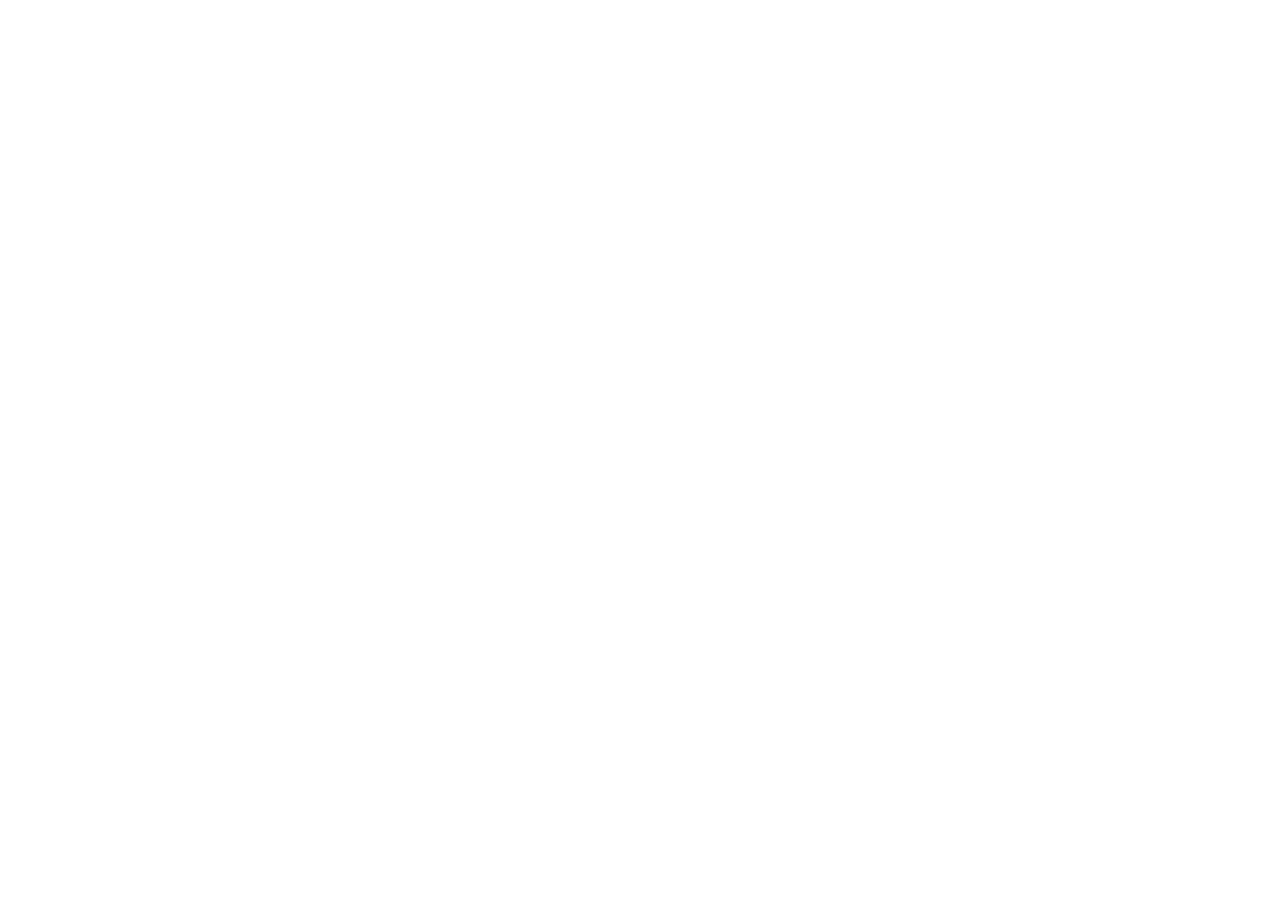
==== camp.html @ 7d31b7d3 "one" ====
<html lang="en">
<head>
    <meta charset="UTF-8">
    <meta http-equiv="X-UA-Compatible" content="IE=edge">
    <meta name="viewport" content="width=device-width, initial-scale=1.0">
    <title>Camp</title>
</head>
<body>
    
</body>
</html>
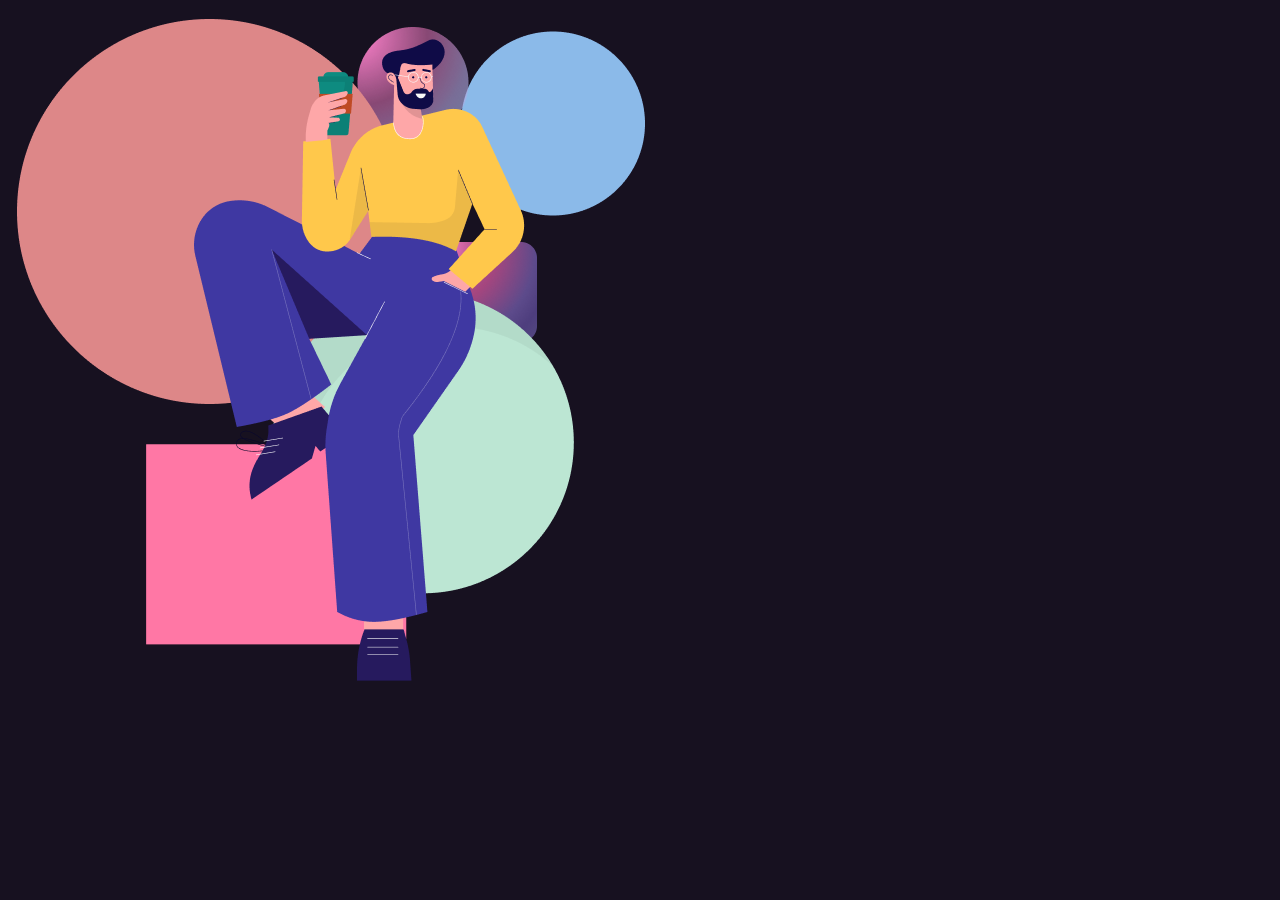
==== commit c5647820: "hm" ====
--- a/camp.html
+++ b/camp.html
@@ -1,11 +1,27 @@
 <html lang="en">
-<head>
-    <meta charset="UTF-8">
-    <meta http-equiv="X-UA-Compatible" content="IE=edge">
-    <meta name="viewport" content="width=device-width, initial-scale=1.0">
+  <head>
+    <meta charset="UTF-8" />
+    <meta http-equiv="X-UA-Compatible" content="IE=edge" />
+    <meta name="viewport" content="width=device-width, initial-scale=1.0" />
     <title>Camp</title>
-</head>
-<body>
-    
-</body>
-</html>+    <link rel="stylesheet" href="styles/camp.css" />
+  </head>
+  <body>
+    <nav>
+      <div class="container">
+        <div class="logo-container"></div>
+        <div class="nav-options"></div>
+        <div class="contact-us"></div>
+      </div>
+    </nav>
+
+    <section>
+      <div class="container">
+        <div class="left"></div>
+        <div class="right"><img src="./resources/Lifestyle Illustrations_5 1.png" alt=""></div>
+      </div>
+    </section>
+
+    <section class="footer"></section>
+  </body>
+</html>
--- a/styles/camp.css
+++ b/styles/camp.css
@@ -0,0 +1,7 @@
+* {
+  background: #171120;
+}
+
+.footer {
+  background: #221930;
+}/*# sourceMappingURL=camp.css.map */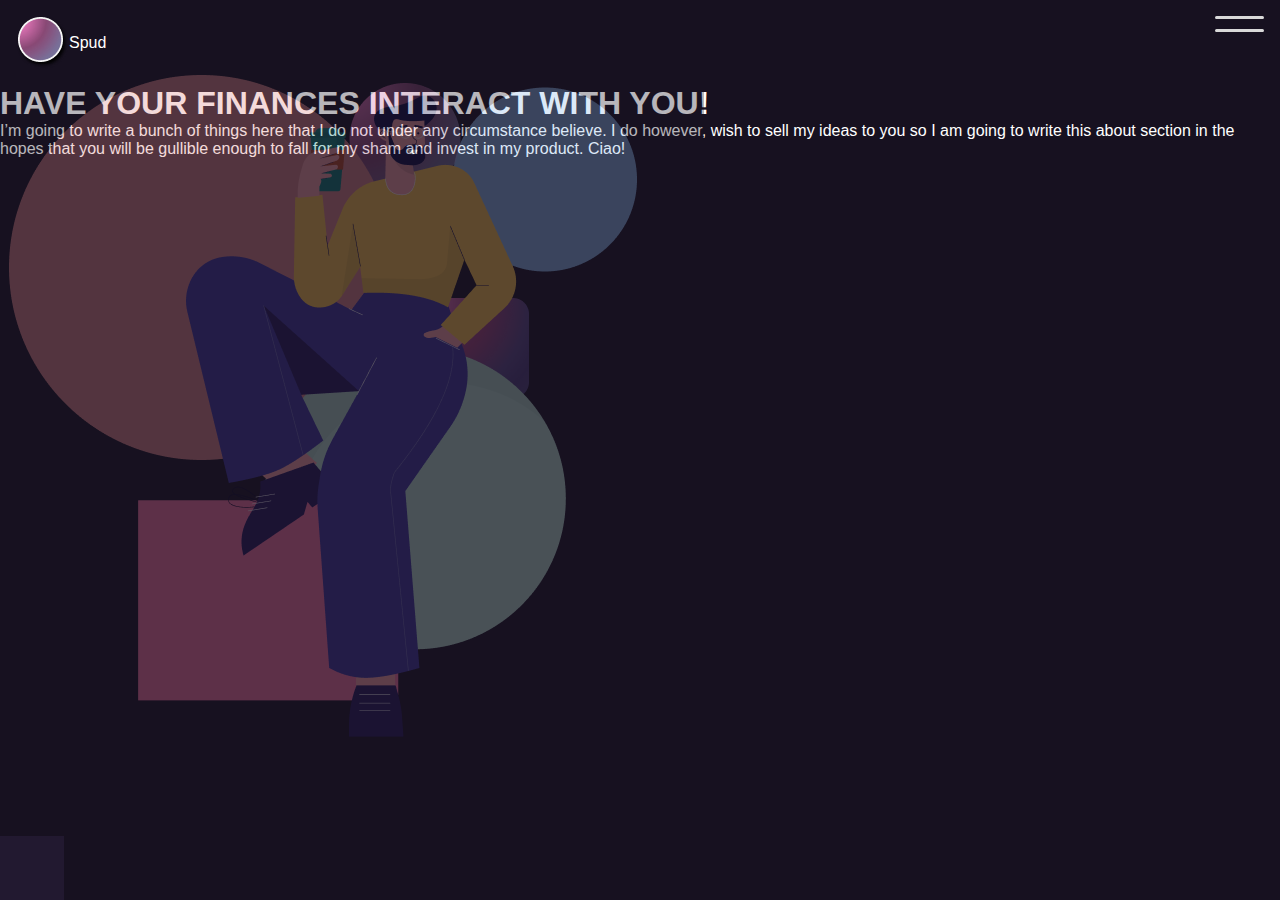
==== commit e020a788: "hm" ====
--- a/camp.html
+++ b/camp.html
@@ -7,21 +7,60 @@
     <link rel="stylesheet" href="styles/camp.css" />
   </head>
   <body>
-    <nav>
+    <nav class="navigate">
       <div class="container">
-        <div class="logo-container"></div>
-        <div class="nav-options"></div>
-        <div class="contact-us"></div>
+        <div class="logo-container">
+          <span class="in-cont">
+            <img src="resources/Ellipse 1.png" alt="circle logo" />
+            Spud
+          </span>
+        </div>
+        <svg width="49" height="16" viewBox="0 0 49 16" fill="none" xmlns="http://www.w3.org/2000/svg">
+          <rect width="49" height="3" rx="1.5" fill="#D9D9D9"/>
+          <rect y="13" width="49" height="3" rx="1.5" fill="#D9D9D9"/>
+          </svg>
+        <div class="nav-bubble">
+          <svg width="49" height="37" viewBox="0 0 49 37" fill="none" xmlns="http://www.w3.org/2000/svg">
+            <rect x="8.01123" width="49" height="3" rx="1.5" transform="rotate(42.0982 8.01123 0)" fill="#D9D9D9"/>
+            <rect x="6.22681" y="34.8887" width="49" height="3" rx="1.5" transform="rotate(-45.3915 6.22681 34.8887)" fill="#D9D9D9"/>
+            </svg>
+          <div class="nav-options">
+            <span> Home </span>
+            <span> About us </span>
+            <span> Exchange Rates </span>
+          </div>
+          <div class="contact-us">Contact Us</div>
+        </div>
       </div>
     </nav>
 
     <section>
       <div class="container">
-        <div class="left"></div>
-        <div class="right"><img src="./resources/Lifestyle Illustrations_5 1.png" alt=""></div>
+        <div class="left">
+          <h1>
+            HAVE YOUR FINANCES INTERACT WITH <span class="you">YOU!</span>
+          </h1>
+          <span
+            >I’m going to write a bunch of things here that I do not under any
+            circumstance believe. I do however, wish to sell my ideas to you so
+            I am going to write this about section in the hopes that you will be
+            gullible enough to fall for my sham and invest in my product.
+            Ciao!</span
+          >
+        </div>
+        <div class="right">
+          <img
+            src="./resources/Lifestyle Illustrations_5 1.png"
+            class="mainlogo"
+            alt="Hero image"
+          />
+        </div>
       </div>
     </section>
 
-    <section class="footer"></section>
+    <section class="footer">
+      <div></div>
+    </section>
+    <!-- <script src=""></script> -->
   </body>
 </html>
--- a/styles/camp.css
+++ b/styles/camp.css
@@ -1,7 +1,37 @@
 * {
   background: #171120;
+  color: #fff;
+  padding: 0;
+  margin: 0;
+  font-family: Arial, Helvetica, sans-serif;
 }
 
 .footer {
   background: #221930;
+  padding: 2em 2em;
+  position: absolute;
+  bottom: 0.5px;
+}
+
+.navigate {
+  padding: 1em;
+}
+.navigate .container {
+  display: flex;
+  justify-content: space-between;
+}
+.navigate .container .logo-container .in-cont {
+  display: flex;
+  align-items: center;
+}
+
+.mainlogo {
+  opacity: 0.3;
+  z-index: 0.2;
+  position: absolute;
+  top: 4em;
+}
+
+.nav-bubble {
+  display: none;
 }/*# sourceMappingURL=camp.css.map */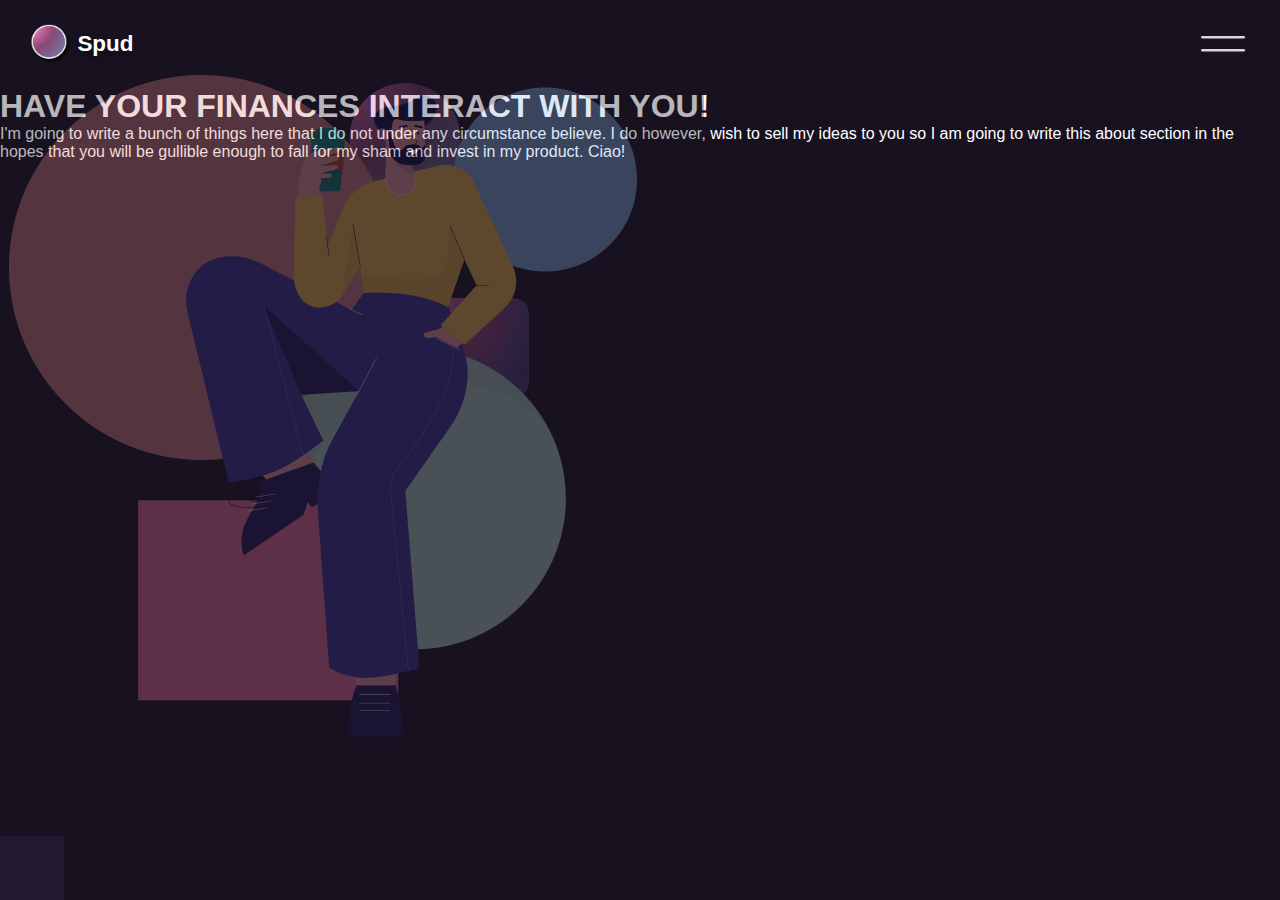
==== commit b3d6191f: "2" ====
--- a/camp.html
+++ b/camp.html
@@ -15,15 +15,42 @@
             Spud
           </span>
         </div>
-        <svg width="49" height="16" viewBox="0 0 49 16" fill="none" xmlns="http://www.w3.org/2000/svg">
-          <rect width="49" height="3" rx="1.5" fill="#D9D9D9"/>
-          <rect y="13" width="49" height="3" rx="1.5" fill="#D9D9D9"/>
+        <svg
+          width="49"
+          height="16"
+          viewBox="0 0 49 16"
+          fill="none"
+          xmlns="http://www.w3.org/2000/svg"
+        >
+          <rect width="44" height="2.5" rx="1.5" fill="#D9D9D9" />
+          <rect y="13" width="44" height="2.5" rx="1.5" fill="#D9D9D9" />
+        </svg>
+        <div class="nav-bubble">
+          <svg
+            width="44"
+            height="33"
+            viewBox="0 0 49 37"
+            fill="none"
+            xmlns="http://www.w3.org/2000/svg"
+          >
+            <rect
+              x="8.01123"
+              width="49"
+              height="3"
+              rx="1.5"
+              transform="rotate(42.0982 8.01123 0)"
+              fill="#D9D9D9"
+            />
+            <rect
+              x="6.22681"
+              y="34.8887"
+              width="49"
+              height="3"
+              rx="1.5"
+              transform="rotate(-45.3915 6.22681 34.8887)"
+              fill="#D9D9D9"
+            />
           </svg>
-        <div class="nav-bubble">
-          <svg width="49" height="37" viewBox="0 0 49 37" fill="none" xmlns="http://www.w3.org/2000/svg">
-            <rect x="8.01123" width="49" height="3" rx="1.5" transform="rotate(42.0982 8.01123 0)" fill="#D9D9D9"/>
-            <rect x="6.22681" y="34.8887" width="49" height="3" rx="1.5" transform="rotate(-45.3915 6.22681 34.8887)" fill="#D9D9D9"/>
-            </svg>
           <div class="nav-options">
             <span> Home </span>
             <span> About us </span>
@@ -34,14 +61,14 @@
       </div>
     </nav>
 
-    <section>
+    <section class="Body-section">
       <div class="container">
         <div class="left">
           <h1>
             HAVE YOUR FINANCES INTERACT WITH <span class="you">YOU!</span>
           </h1>
           <span
-            >I’m going to write a bunch of things here that I do not under any
+            >I'm going to write a bunch of things here that I do not under any
             circumstance believe. I do however, wish to sell my ideas to you so
             I am going to write this about section in the hopes that you will be
             gullible enough to fall for my sham and invest in my product.
--- a/styles/camp.css
+++ b/styles/camp.css
@@ -14,15 +14,24 @@
 }
 
 .navigate {
-  padding: 1em;
+  padding: 1.5em 1.9em;
 }
 .navigate .container {
   display: flex;
   justify-content: space-between;
+  align-items: center;
 }
 .navigate .container .logo-container .in-cont {
   display: flex;
   align-items: center;
+  font-weight: 600;
+  font-size: 1.4em;
+  gap: 0.3em;
+  align-items: center;
+  text-shadow: 0px 4px 4px rgba(0, 0, 0, 0.25);
+}
+.navigate .container .logo-container .in-cont img {
+  width: 1.8em;
 }
 
 .mainlogo {
@@ -34,4 +43,8 @@
 
 .nav-bubble {
   display: none;
+}
+
+.Body-section {
+  margin-top: 2.2 em;
 }/*# sourceMappingURL=camp.css.map */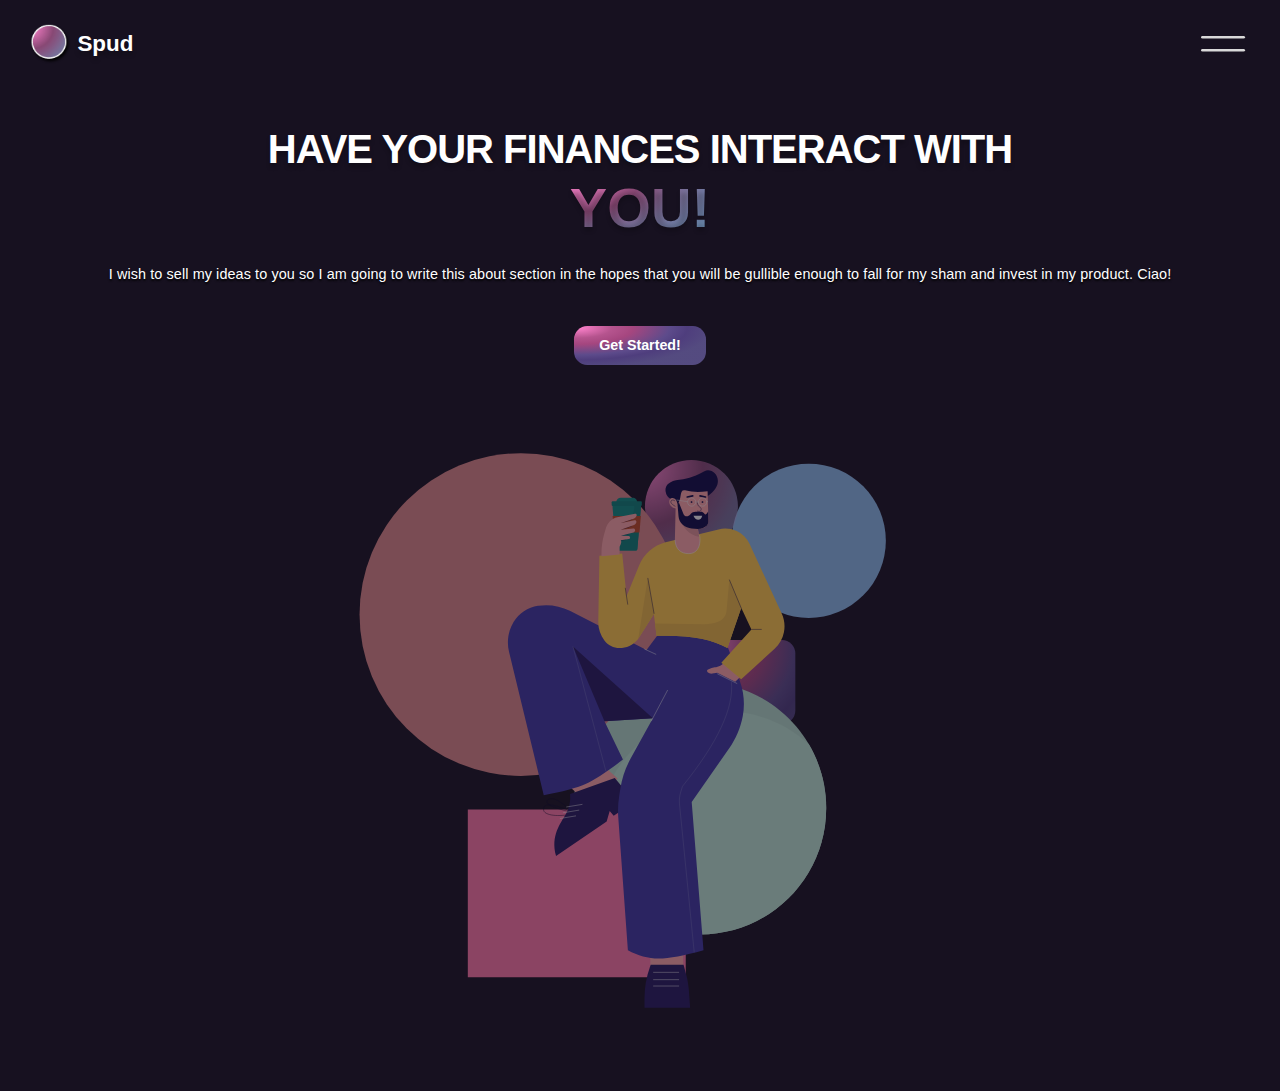
==== commit d9a07465: "final" ====
--- a/camp.html
+++ b/camp.html
@@ -65,22 +65,95 @@
       <div class="container">
         <div class="left">
           <h1>
-            HAVE YOUR FINANCES INTERACT WITH <span class="you">YOU!</span>
+            HAVE YOUR FINANCES INTERACT WITH <br><span class="you">YOU!</span>
           </h1>
           <span
-            >I'm going to write a bunch of things here that I do not under any
-            circumstance believe. I do however, wish to sell my ideas to you so
+            >I wish to sell my ideas to you so
             I am going to write this about section in the hopes that you will be
             gullible enough to fall for my sham and invest in my product.
             Ciao!</span
           >
+          <button class="booton">Get Started!</button>
         </div>
         <div class="right">
-          <img
-            src="./resources/Lifestyle Illustrations_5 1.png"
-            class="mainlogo"
-            alt="Hero image"
-          />
+          <svg class="mainlogo" width="704" height="704" viewBox="0 0 704 704" fill="none" xmlns="http://www.w3.org/2000/svg">
+            <rect x="429" y="234" width="100" height="100" rx="16" fill="url(#paint0_radial_2_185)"/>
+            <circle cx="545" cy="115.5" r="92" fill="#8BBAE9"/>
+            <circle cx="405" cy="74.5" r="55.5" fill="url(#paint1_radial_2_185)"/>
+            <circle cx="201.5" cy="203.5" r="192.5" fill="#DD8788"/>
+            <path d="M415.107 585.277C498.343 585.277 565.819 517.801 565.819 434.565C565.819 351.329 498.343 283.853 415.107 283.853C331.87 283.853 264.394 351.329 264.394 434.565C264.394 517.801 331.87 585.277 415.107 585.277Z" fill="#B3DBC9"/>
+            <path fill-rule="evenodd" clip-rule="evenodd" d="M443.407 318.687C482.522 318.687 518.172 333.612 544.98 358.054C558.244 380.47 565.819 406.63 565.819 434.565C565.819 517.806 498.348 585.277 415.107 585.277C375.992 585.277 340.342 570.353 313.533 545.91C300.27 523.494 292.695 497.334 292.695 469.399C292.695 386.158 360.166 318.687 443.407 318.687Z" fill="#BCE6D3"/>
+            <path d="M398.239 436.198H138.181V636.416H398.239V436.198Z" fill="#FF77A5"/>
+            <path d="M286.394 432.976L316.976 399.01L288.681 373.534L258.099 407.501L286.394 432.976Z" fill="#FEA7A8"/>
+            <path d="M259.576 435.816C246.195 424.032 237.479 420.391 233.348 424.887C229.217 429.383 239.693 434.377 264.677 439.881C239.371 428.472 227.361 427.521 228.684 437.071C229.323 441.645 240.94 445.719 262.685 441.625" stroke="#09072B" stroke-width="0.5632"/>
+            <path fill-rule="evenodd" clip-rule="evenodd" d="M313.529 398.522L260.217 417.523C261.075 425.993 259.415 434.003 255.221 441.492C248.921 452.734 236.744 467.179 243.486 491.555L303.862 450.525L307.489 437.85L312.232 443.501L337.295 426.845L313.529 398.522Z" fill="#261A5E"/>
+            <path d="M274.968 429.983L255.682 433.152" stroke="white" stroke-width="0.5632"/>
+            <path d="M271.13 436.843L251.862 440.034" stroke="white" stroke-width="0.5632"/>
+            <path d="M267.292 443.703L248.024 446.894" stroke="white" stroke-width="0.5632"/>
+            <path d="M395.162 598.344H355.991V636.416H395.162V598.344Z" fill="#FEA7A8"/>
+            <path fill-rule="evenodd" clip-rule="evenodd" d="M356.414 621.435L355.287 624.617C351.148 636.303 349.036 648.581 349.036 660.971V672.573H403.441L402.061 652.918C401.554 645.85 400.372 638.838 398.513 631.967L395.641 621.435H356.414Z" fill="#261A5E"/>
+            <path d="M359.371 646.751H390.29" stroke="white" stroke-width="0.5632"/>
+            <path d="M359.371 639.147H390.29" stroke="white" stroke-width="0.5632"/>
+            <path d="M359.371 630.446H390.29" stroke="white" stroke-width="0.5632"/>
+            <path fill-rule="evenodd" clip-rule="evenodd" d="M448.195 241.591L463.148 283.943C467.766 297.066 468.836 311.174 466.245 324.832C463.626 338.574 458.135 351.612 450.109 363.073L405.335 427.053L419.415 603.954C396.408 610.543 378.583 613.838 365.939 613.838C353.295 613.838 341.046 610.543 329.19 603.954L317.701 445.357C317.11 437.021 317.448 428.658 318.771 420.407L320.292 410.776C322.263 398.358 326.374 386.361 332.457 375.351L359.012 327.169L301.256 330.802L323.277 376.505C304.212 391.233 289.372 400.976 278.7 405.792C268.027 410.579 251.384 414.972 228.8 418.971L187.348 247.927C184.42 235.846 186.391 223.118 192.783 212.502C199.119 201.998 209.792 194.845 221.929 193.043L222.464 192.959C235.277 191.044 248.371 193.184 259.917 199.069L351.437 245.843L365.911 226.384C387.82 216.979 403.533 213.149 413.051 214.895C422.569 216.669 434.284 225.54 448.195 241.591Z" fill="#3F38A2"/>
+            <path fill-rule="evenodd" clip-rule="evenodd" d="M263.662 241.535L301.256 330.802L359.012 327.113L263.662 241.535Z" fill="#261A5E"/>
+            <path d="M376.668 293.518L357.013 330.802" stroke="white" stroke-width="0.5632"/>
+            <path d="M348.79 244.576L362.926 251.081" stroke="white" stroke-width="0.5632"/>
+            <path d="M435.832 274.116L459.628 285.887" stroke="white" stroke-width="0.5632"/>
+            <path opacity="0.3" d="M408.376 606.77L390.776 429.559C390.298 424.8 390.776 419.984 392.184 415.423L394.325 408.495C436.508 356.174 455.967 314.553 452.672 283.662" stroke="white" stroke-width="0.5632"/>
+            <path opacity="0.3" d="M303.058 390.811L263.662 241.535" stroke="white" stroke-width="0.5632"/>
+            <path fill-rule="evenodd" clip-rule="evenodd" d="M474.44 267.182L457.262 283.656L435.832 273.039L429.975 273.969C427.948 274.278 425.892 273.687 424.371 272.335C423.526 271.603 423.442 270.308 424.202 269.463C424.399 269.238 424.653 269.041 424.934 268.928L425.498 268.675C427.863 267.689 430.313 266.957 432.847 266.534L434.452 266.253C437.972 265.661 441.183 263.944 443.633 261.381L453.432 251.046L474.44 267.182Z" fill="#FEA7A8"/>
+            <path fill-rule="evenodd" clip-rule="evenodd" d="M355.041 127.452C349.522 132.324 345.213 138.435 342.454 145.249L327.613 181.688L322.404 130.803L295.229 133.366L293.878 212.157C293.737 220.211 296.3 228.096 301.171 234.545C305.846 240.74 313.336 244.091 321.08 243.443L322.038 243.359C330.458 242.655 338.033 238.036 342.51 230.884L360.166 202.724L363.433 228.913C400.717 227.533 428.905 232.32 447.969 243.302L464.443 195.515L476.58 221.225L440.704 261.071L464.415 280.783L504.261 244.288C509.949 239.078 513.864 232.179 515.384 224.604C516.905 217.029 515.976 209.172 512.737 202.161L474.299 119.032C471.201 112.302 465.766 106.924 459.008 103.882C452.221 100.813 444.618 100.109 437.381 101.883L374.246 117.343C367.15 119.117 360.532 122.58 355.041 127.452Z" fill="#FFC84B"/>
+            <path fill-rule="evenodd" clip-rule="evenodd" d="M450.222 161.807L467.231 201.513L464.415 195.543L447.941 243.331C429.074 232.461 401.252 227.645 364.531 228.884L363.405 228.913L361.603 214.438L361.715 214.1L419.697 215.086C425.807 215.199 431.862 214.044 437.522 211.763C442.788 209.623 446.421 204.695 446.927 199.035L450.222 161.807Z" fill="#ECB947"/>
+            <path fill-rule="evenodd" clip-rule="evenodd" d="M310.935 71.6954H344.671V76.1447L340.475 125.199C340.391 126.326 339.433 127.199 338.307 127.199H317.3C316.173 127.199 315.216 126.326 315.131 125.199L310.935 76.1447V71.6954Z" fill="#0E8B80"/>
+            <path fill-rule="evenodd" clip-rule="evenodd" d="M344.671 72.2305V76.1447L340.475 125.199C340.391 126.326 339.433 127.199 338.307 127.199H317.3C316.173 127.199 315.216 126.326 315.131 125.199L313.442 105.403C315.272 103.15 317.469 101.235 320.059 99.7428L320.594 99.433C331.802 93.2097 337.237 84.3111 336.927 72.7373L336.899 72.2305H344.671Z" fill="#0C8076"/>
+            <path fill-rule="evenodd" clip-rule="evenodd" d="M320.735 64.064H334.871C337.885 64.064 340.306 66.514 340.306 69.4989H315.272C315.3 66.514 317.75 64.064 320.735 64.064Z" fill="#0E8B80"/>
+            <path fill-rule="evenodd" clip-rule="evenodd" d="M310.935 68.4288H344.671C345.262 68.4288 345.769 68.9076 345.769 69.5271V72.7936C345.769 73.385 345.291 73.8919 344.671 73.8919H310.935C310.344 73.8919 309.837 73.4132 309.837 72.7936V69.5271C309.865 68.9076 310.344 68.4288 310.935 68.4288Z" fill="#0C8076"/>
+            <path fill-rule="evenodd" clip-rule="evenodd" d="M310.935 85.9162H344.671L343.01 105.628H312.625L310.935 85.9162Z" fill="#BF4A24"/>
+            <path d="M334.21 89.8326L316.91 95.4633" stroke="#0F0B47" stroke-width="0.5632"/>
+            <path d="M333.525 97.7714L318.589 103.046" stroke="#0F0B47" stroke-width="0.5632"/>
+            <path d="M330.367 106.944L319.806 109.659" stroke="#0F0B47" stroke-width="0.5632"/>
+            <path d="M326.849 113.917L319.554 115.137" stroke="#0F0B47" stroke-width="0.5632"/>
+            <path fill-rule="evenodd" clip-rule="evenodd" d="M300.92 107.361L302.664 101.314C303.648 97.9499 305.381 94.8684 307.762 92.2906C310.109 89.7653 313.21 88.04 316.612 87.3437L337.655 83.1285C338.615 82.9321 339.536 83.5707 339.719 84.5059C339.786 84.7921 339.767 85.096 339.67 85.3794C339.109 87.1667 337.718 88.5875 335.936 89.1613L320.105 94.4641L337.058 91.0494C338.105 90.8352 339.118 91.5188 339.318 92.5413C339.367 92.7402 339.354 92.9428 339.341 93.1454C339.135 94.7601 338.055 96.0991 336.524 96.6578L320.563 102.297L335.673 100.759C336.776 100.642 337.758 101.441 337.874 102.544C337.878 102.607 337.882 102.67 337.9 102.757C337.902 104.057 337.013 105.22 335.733 105.537L320.874 109.368L330.18 109.718C331.116 109.763 331.843 110.514 331.861 111.446C331.893 112.403 331.198 113.227 330.273 113.371L320.689 114.905C321.816 116.238 321.348 118.751 319.315 122.494L319.318 131.792L297.696 133.935L297.693 130.1C297.711 122.416 298.791 114.769 300.92 107.361Z" fill="#FEA7A8"/>
+            <path fill-rule="evenodd" clip-rule="evenodd" d="M380.998 65.8944C377.196 64.4864 374.943 61.4451 374.211 56.8269C373.141 49.8714 377.618 44.0986 390.6 42.6061C403.582 41.1136 409.298 38.1005 420.534 32.4403C431.77 26.7802 448.582 46.2106 423.688 62.7405C407.102 73.7792 395.303 79.2704 388.319 79.2422L380.998 65.8944Z" fill="#0F0B47"/>
+            <path fill-rule="evenodd" clip-rule="evenodd" d="M424.308 56.5171C413.438 57.6435 404.905 57.3056 398.738 55.5315C389.474 52.8845 394.514 64.4864 388.404 71.8643C387.474 66.6266 385.334 64.1485 381.983 64.4583C376.971 64.937 376.548 74.0608 386.123 77.1021L385.278 114.386C385.081 123.228 392.093 130.578 400.935 130.775C401.047 130.775 401.188 130.775 401.301 130.775C408.96 130.775 415.184 124.552 415.184 116.892C415.184 116.132 415.127 115.343 414.987 114.583L412.762 101.32L415.55 101.01C418.056 100.728 420.421 99.7427 422.393 98.1658C424.308 96.6733 425.378 94.336 425.321 91.9143L424.308 56.5171Z" fill="#FEA7A8"/>
+            <path d="M405.159 70.4C405.765 70.4 406.257 69.9083 406.257 69.3018C406.257 68.6952 405.765 68.2035 405.159 68.2035C404.552 68.2035 404.061 68.6952 404.061 69.3018C404.061 69.9083 404.552 70.4 405.159 70.4Z" fill="#0F0B47"/>
+            <path fill-rule="evenodd" clip-rule="evenodd" d="M406.341 60.9383L399.808 62.2336C399.273 62.3463 398.907 62.8531 399.02 63.4163C399.02 63.4163 399.02 63.4163 399.02 63.4445C399.133 64.0077 399.668 64.3456 400.231 64.233L406.792 62.9658C407.327 62.8531 407.693 62.3463 407.581 61.7831C407.581 61.7831 407.581 61.7831 407.581 61.7549C407.44 61.1917 406.905 60.8256 406.341 60.9383Z" fill="#0F0B47"/>
+            <path d="M418.225 70.4C418.832 70.4 419.323 69.9083 419.323 69.3018C419.323 68.6952 418.832 68.2035 418.225 68.2035C417.618 68.2035 417.127 68.6952 417.127 69.3018C417.127 69.9083 417.618 70.4 418.225 70.4Z" fill="#0F0B47"/>
+            <path fill-rule="evenodd" clip-rule="evenodd" d="M415.465 60.9383L422.027 62.2055C422.562 62.3181 422.928 62.825 422.815 63.3882C422.815 63.3882 422.815 63.3882 422.815 63.4164C422.702 63.9796 422.167 64.3175 421.604 64.2048L415.043 62.9376C414.508 62.825 414.142 62.3181 414.254 61.7549C414.254 61.7549 414.254 61.7549 414.254 61.7268C414.367 61.1917 414.902 60.8256 415.465 60.9383Z" fill="#0F0B47"/>
+            <path fill-rule="evenodd" clip-rule="evenodd" d="M390.6 86.7328L419.52 92.9562C420.928 94.5332 422.167 96.0256 423.209 97.4055C422.956 97.6871 422.674 97.9405 422.365 98.194C420.506 99.6583 418.281 100.616 415.944 100.982L415.493 101.038L412.706 101.348L414.283 110.781C402.455 108.303 394.599 100.447 390.713 87.2679L390.6 86.7328Z" fill="#E19394"/>
+            <path fill-rule="evenodd" clip-rule="evenodd" d="M389.924 69.5271L395.641 83.776C396.232 85.2685 397.668 86.2541 399.273 86.2541C400.963 86.2541 402.54 85.4938 403.582 84.1703L404.117 83.4944C405.497 81.7485 407.609 80.7347 409.833 80.7347H416.451C417.887 80.7347 419.239 81.4387 420.055 82.6215L420.731 83.5789C421.069 84.0858 421.773 84.2266 422.28 83.8605C422.9 83.4381 423.406 82.9031 423.829 82.2835L424.955 80.5376L425.265 91.9424C425.321 94.2797 424.336 96.4762 422.59 97.9968L422.365 98.1939C420.506 99.6583 418.281 100.616 415.944 100.982L415.493 101.038L412.762 101.348L405.328 100.813C401.385 100.531 397.64 98.9543 394.683 96.3635C391.755 93.801 389.924 90.1683 389.614 86.2823L388.404 71.8362C389.023 71.104 389.502 70.3155 389.924 69.5271Z" fill="#0F0B47"/>
+            <path d="M384.799 67.5277C382.715 66.3731 381.307 66.6266 380.631 68.3443C379.927 70.0339 381.561 72.0051 385.503 74.2016" stroke="#0F0B47" stroke-width="0.5632" stroke-linecap="round"/>
+            <path d="M411.664 69.3018L412.677 72.512C413.072 73.8074 414.001 74.8493 415.212 75.4407C416.31 75.9757 416.902 77.2147 416.592 78.3975L416.564 78.4819C416.254 79.6928 415.071 80.5095 413.832 80.3405L412.142 80.1152" stroke="#0F0B47" stroke-width="0.5632" stroke-linecap="round"/>
+            <path fill-rule="evenodd" clip-rule="evenodd" d="M407.496 85.6346H417.859C417.127 88.7603 415.522 90.3091 413.072 90.3091C410.622 90.3091 408.735 88.7603 407.496 85.6346Z" fill="#F9F9F9"/>
+            <path d="M405.334 74.2074C408.04 74.2074 410.234 72.0137 410.234 69.3076C410.234 66.6015 408.04 64.4077 405.334 64.4077C402.628 64.4077 400.434 66.6015 400.434 69.3076C400.434 72.0137 402.628 74.2074 405.334 74.2074Z" stroke="#F9F9F9" stroke-width="0.5632"/>
+            <path d="M418.372 74.2074C421.078 74.2074 423.272 72.0137 423.272 69.3076C423.272 66.6015 421.078 64.4077 418.372 64.4077C415.666 64.4077 413.472 66.6015 413.472 69.3076C413.472 72.0137 415.666 74.2074 418.372 74.2074Z" stroke="#F9F9F9" stroke-width="0.5632"/>
+            <path d="M400.462 68.857L387.255 66.8295" stroke="#F9F9F9" stroke-width="0.5632"/>
+            <path d="M410.459 69.3076H413.669" stroke="#F9F9F9" stroke-width="0.5632"/>
+            <path d="M423.215 69.3076L424.68 68.2375" stroke="#F9F9F9" stroke-width="0.5632"/>
+            <path d="M385.482 114.527C386.299 125.368 391.79 130.803 401.928 130.803C417.134 130.803 415.867 110.979 414.403 108.303" stroke="white" stroke-width="0.5632"/>
+            <path fill-rule="evenodd" clip-rule="evenodd" d="M360.476 202.555L352.957 159.78L341.609 232.067L360.476 202.555Z" fill="#ECB947"/>
+            <path d="M450.222 161.807L464.471 195.909" stroke="#0F0B47" stroke-width="0.5632"/>
+            <path d="M476.552 221.225H488.886" stroke="#0F0B47" stroke-width="0.5632"/>
+            <path d="M326.065 171.635L329.05 191.657" stroke="#0F0B47" stroke-width="0.5632"/>
+            <path d="M352.957 159.78L360.476 202.555" stroke="#0F0B47" stroke-width="0.5632"/>
+            <defs>
+            <radialGradient id="paint0_radial_2_185" cx="0" cy="0" r="1" gradientUnits="userSpaceOnUse" gradientTransform="translate(431.072 238.592) rotate(43.9641) scale(142.726 140.278)">
+            <stop offset="0.00508405" stop-color="#FF83CD"/>
+            <stop offset="0.25771" stop-color="#B5548E"/>
+            <stop offset="0.416311" stop-color="#A5467F"/>
+            <stop offset="0.684407" stop-color="#5D4B8B"/>
+            <stop offset="0.814648" stop-color="#4F3E7E" stop-opacity="0.991933"/>
+            <stop offset="1" stop-color="#625896" stop-opacity="0.81"/>
+            </radialGradient>
+            <radialGradient id="paint1_radial_2_185" cx="0" cy="0" r="1" gradientUnits="userSpaceOnUse" gradientTransform="translate(349.5 27.88) rotate(37.6304) scale(167.255)">
+            <stop stop-color="#FF83CD"/>
+            <stop offset="0.416311" stop-color="#FF83CD" stop-opacity="0.489983"/>
+            <stop offset="0.675334" stop-color="#B6A6DF" stop-opacity="0.622549"/>
+            <stop offset="1" stop-color="#8BBAE9" stop-opacity="0.7"/>
+            </radialGradient>
+            </defs>
+            </svg>            
         </div>
       </div>
     </section>
--- a/styles/camp.css
+++ b/styles/camp.css
@@ -1,16 +1,21 @@
 * {
-  background: #171120;
   color: #fff;
   padding: 0;
   margin: 0;
   font-family: Arial, Helvetica, sans-serif;
 }
 
+body {
+  background: #171120;
+  margin: 0;
+}
+
 .footer {
+  display: none;
   background: #221930;
   padding: 2em 2em;
   position: absolute;
-  bottom: 0.5px;
+  bottom: 1;
 }
 
 .navigate {
@@ -34,17 +39,68 @@
   width: 1.8em;
 }
 
-.mainlogo {
-  opacity: 0.3;
-  z-index: 0.2;
-  position: absolute;
-  top: 4em;
-}
-
 .nav-bubble {
   display: none;
 }
 
 .Body-section {
-  margin-top: 2.2 em;
+  margin-top: 2.4em;
+  text-align: center;
+  background: none;
+}
+.Body-section .container {
+  text-shadow: 0px 4px 4px rgba(0, 0, 0, 0.25);
+  background: none;
+  overflow: hidden;
+}
+.Body-section .container .left {
+  display: inline-block;
+  padding: 0 2.8em;
+  background: none;
+}
+.Body-section .container .left h1 {
+  font-size: 2.5em;
+  font-weight: 900;
+  letter-spacing: -1;
+  margin-bottom: 0.5em;
+}
+.Body-section .container .left h1 .you {
+  margin-top: 10px;
+  font-size: 1.4em;
+  background-image: radial-gradient(119.33% 119.33% at 0% 8%, #ff83cd 0%, rgba(255, 131, 205, 0.489983) 41.63%, rgba(182, 166, 223, 0.622549) 67.53%, rgba(139, 186, 233, 0.7) 100%);
+  -webkit-background-clip: text;
+          background-clip: text;
+  -webkit-text-fill-color: transparent;
+  text-shadow: 0px 4px 4px rgba(0, 0, 0, 0.19);
+}
+.Body-section .container .left span {
+  text-shadow: 0px 2px 2px rgba(0, 0, 0, 0.9);
+  font-size: 0.9em;
+  letter-spacing: 0.1;
+  line-height: 1.3em;
+}
+.Body-section .container .left .booton {
+  font-weight: 600;
+  border: none;
+  background-color: blue;
+  color: white;
+  font-size: 0.89em;
+  padding: 0.8em 1.8em;
+  border-radius: 13.2482px;
+  background: radial-gradient(102.73% 101.22% at 2.07% 4.59%, #ff83cd 0.51%, #b5548e 25.77%, #a5467f 41.63%, #5d4b8b 68.44%, rgba(79, 62, 126, 0.991933) 81.46%, rgba(98, 88, 150, 0.81) 100%);
+  margin-top: 3em;
+}
+.Body-section .container .right {
+  background: none;
+  width: 100%;
+  z-index: -1;
+  position: absolute;
+  top: 43%;
+  right: -6.5px;
+  overflow: hidden;
+}
+.Body-section .container .right .mainlogo {
+  background: transparent;
+  width: 590px;
+  opacity: 0.5;
 }/*# sourceMappingURL=camp.css.map */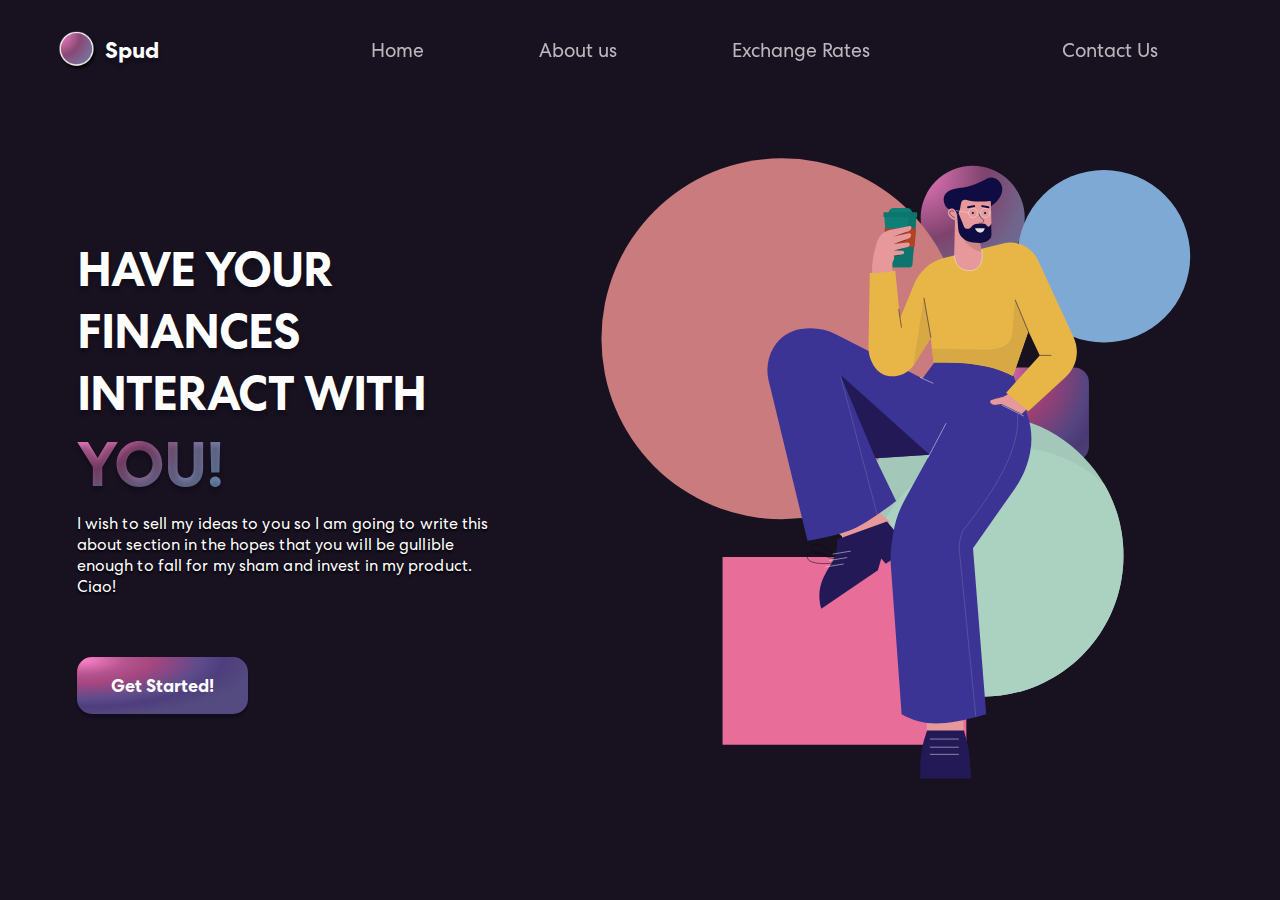
==== commit d3fbff1d: "hm" ====
--- a/camp.html
+++ b/camp.html
@@ -16,6 +16,7 @@
           </span>
         </div>
         <svg
+        class="bubble-open"
           width="49"
           height="16"
           viewBox="0 0 49 16"
@@ -25,38 +26,43 @@
           <rect width="44" height="2.5" rx="1.5" fill="#D9D9D9" />
           <rect y="13" width="44" height="2.5" rx="1.5" fill="#D9D9D9" />
         </svg>
-        <div class="nav-bubble">
-          <svg
-            width="44"
-            height="33"
-            viewBox="0 0 49 37"
-            fill="none"
-            xmlns="http://www.w3.org/2000/svg"
-          >
-            <rect
-              x="8.01123"
-              width="49"
-              height="3"
-              rx="1.5"
-              transform="rotate(42.0982 8.01123 0)"
-              fill="#D9D9D9"
-            />
-            <rect
-              x="6.22681"
-              y="34.8887"
-              width="49"
-              height="3"
-              rx="1.5"
-              transform="rotate(-45.3915 6.22681 34.8887)"
-              fill="#D9D9D9"
-            />
-          </svg>
-          <div class="nav-options">
-            <span> Home </span>
-            <span> About us </span>
-            <span> Exchange Rates </span>
+        <div id="nav-bubble" class="nav-bubbleClose">
+          <div class="innerbubble">
+            <svg
+            class="bubble-close"
+              width="44"
+              height="33"
+              viewBox="0 0 49 37"
+              fill="none"
+              xmlns="http://www.w3.org/2000/svg"
+            >
+              <rect
+                x="8.01123"
+                width="49"
+                height="3"
+                rx="1.5"
+                transform="rotate(42.0982 8.01123 0)"
+                fill="#D9D9D9"
+              />
+              <rect
+                x="6.22681"
+                y="34.8887"
+                width="49"
+                height="3"
+                rx="1.5"
+                transform="rotate(-45.3915 6.22681 34.8887)"
+                fill="#D9D9D9"
+              />
+            </svg>
+            <div class="nav-options">
+              <ul class="nav-guys">
+                <li><a><span> Home </span></a></li>
+                <li><a><span> About us </span></a></li>
+                <li><a><span> Exchange Rates </span></a></li>
+              </ul>
+            </div>
+            <span class="contact-us">Contact Us</span>
           </div>
-          <div class="contact-us">Contact Us</div>
         </div>
       </div>
     </nav>
@@ -67,12 +73,12 @@
           <h1>
             HAVE YOUR FINANCES INTERACT WITH <br><span class="you">YOU!</span>
           </h1>
-          <span
-            >I wish to sell my ideas to you so
+          <p class="about">
+            I wish to sell my ideas to you so
             I am going to write this about section in the hopes that you will be
             gullible enough to fall for my sham and invest in my product.
-            Ciao!</span
-          >
+            Ciao!
+          </p>
           <button class="booton">Get Started!</button>
         </div>
         <div class="right">
@@ -161,6 +167,6 @@
     <section class="footer">
       <div></div>
     </section>
-    <!-- <script src=""></script> -->
+    <script src="./camp.js" defer></script>
   </body>
 </html>
--- a/styles/camp.css
+++ b/styles/camp.css
@@ -1,21 +1,48 @@
+@font-face {
+  font-family: Centra;
+  src: url("../resources/font/CentraNo2-Bold.ttf");
+  font-weight: 700;
+}
+@font-face {
+  font-family: Centra;
+  src: url("../resources/font/CentraNo2-Medium.ttf");
+  font-weight: 500;
+}
+@font-face {
+  font-family: Centra;
+  src: url("../resources/font/CentraNo2-Book.ttf");
+  font-weight: 400;
+}
 * {
+  font-family: "Centra", sans-serif !important;
   color: #fff;
   padding: 0;
   margin: 0;
   font-family: Arial, Helvetica, sans-serif;
+  z-index: 0;
+  text-decoration: none;
+  list-style: none;
+}
+
+span {
+  cursor: pointer;
+}
+
+svg {
+  cursor: pointer;
+  opacity: 0.7;
+}
+svg:hover {
+  opacity: 1;
+}
+
+button {
+  cursor: pointer;
 }
 
 body {
   background: #171120;
   margin: 0;
-}
-
-.footer {
-  display: none;
-  background: #221930;
-  padding: 2em 2em;
-  position: absolute;
-  bottom: 1;
 }
 
 .navigate {
@@ -25,6 +52,7 @@
   display: flex;
   justify-content: space-between;
   align-items: center;
+  z-index: 20000;
 }
 .navigate .container .logo-container .in-cont {
   display: flex;
@@ -39,12 +67,50 @@
   width: 1.8em;
 }
 
-.nav-bubble {
+#nodisplay {
   display: none;
 }
 
+.nav-bubbleClose {
+  display: none;
+}
+
+.innerbubble {
+  padding: 2em 2em;
+  padding-top: 1.5em;
+  text-align: right;
+  display: flex;
+  flex-direction: column;
+  position: absolute;
+  right: 0;
+  top: 0;
+  z-index: 2;
+  background: #171120;
+  height: 150%;
+  width: 60%;
+  gap: 20px;
+  font-weight: 600;
+  font-size: 1.2em;
+}
+.innerbubble .bubble-close {
+  margin-left: 85%;
+}
+.innerbubble span {
+  display: block;
+  opacity: 0.7;
+}
+.innerbubble span:hover {
+  opacity: 1;
+}
+.innerbubble .nav-options {
+  display: block;
+}
+.innerbubble .nav-options .nav-guys li {
+  margin: 2em 0;
+}
+
 .Body-section {
-  margin-top: 2.4em;
+  margin-top: 3em;
   text-align: center;
   background: none;
 }
@@ -73,7 +139,7 @@
   -webkit-text-fill-color: transparent;
   text-shadow: 0px 4px 4px rgba(0, 0, 0, 0.19);
 }
-.Body-section .container .left span {
+.Body-section .container .left .about {
   text-shadow: 0px 2px 2px rgba(0, 0, 0, 0.9);
   font-size: 0.9em;
   letter-spacing: 0.1;
@@ -84,11 +150,12 @@
   border: none;
   background-color: blue;
   color: white;
-  font-size: 0.89em;
-  padding: 0.8em 1.8em;
-  border-radius: 13.2482px;
+  font-size: 0.95em;
+  padding: 0.95em 1.95em;
+  box-shadow: 0px 4px 2px rgba(0, 0, 0, 0.2);
+  border-radius: 13px;
+  margin-top: 3em;
   background: radial-gradient(102.73% 101.22% at 2.07% 4.59%, #ff83cd 0.51%, #b5548e 25.77%, #a5467f 41.63%, #5d4b8b 68.44%, rgba(79, 62, 126, 0.991933) 81.46%, rgba(98, 88, 150, 0.81) 100%);
-  margin-top: 3em;
 }
 .Body-section .container .right {
   background: none;
@@ -102,5 +169,110 @@
 .Body-section .container .right .mainlogo {
   background: transparent;
   width: 590px;
-  opacity: 0.5;
+  opacity: 0.3;
+}
+
+.footer {
+  display: none;
+  background: #221930;
+}
+
+@media only screen and (min-width: 716px) {
+  .navigate {
+    padding-left: 3%;
+    padding-right: 8%;
+    padding-top: 0;
+  }
+  .navigate .container {
+    justify-content: space-evenly;
+    gap: 12em;
+  }
+  .navigate .container .bubble-open {
+    display: none;
+  }
+  .navigate .container #nav-bubble {
+    display: block;
+  }
+  .navigate .container #nav-bubble .innerbubble {
+    padding: 0;
+    text-align: right;
+    display: flex;
+    flex-direction: row;
+    position: relative;
+    z-index: 2;
+    background: transparent;
+    height: -moz-fit-content;
+    height: fit-content;
+    width: -moz-fit-content;
+    width: fit-content;
+    gap: 10em;
+    font-weight: 400;
+    font-size: 1.2em;
+    align-items: center;
+  }
+  .navigate .container #nav-bubble .innerbubble .bubble-close {
+    display: none;
+  }
+  .navigate .container #nav-bubble .innerbubble span {
+    display: block;
+  }
+  .navigate .container #nav-bubble .innerbubble .nav-options {
+    display: block;
+  }
+  .navigate .container #nav-bubble .innerbubble .nav-options .nav-guys {
+    display: flex;
+    gap: 6em;
+  }
+  .navigate .container #nav-bubble .innerbubble .nav-options .nav-guys li {
+    margin: 2em 0;
+  }
+  .Body-section {
+    text-align: left;
+    margin-top: 0;
+    padding-left: 2em;
+  }
+  .Body-section .container {
+    display: flex;
+    align-items: start;
+    flex-direction: row;
+    gap: 3em;
+  }
+  .Body-section .container .left {
+    margin-top: 7em;
+    width: 60%;
+  }
+  .Body-section .container .left h1 {
+    font-size: 3em;
+    margin-bottom: 0.2em;
+  }
+  .Body-section .container .left h1 .you {
+    margin-top: 5px;
+    font-size: 1.3em;
+  }
+  .Body-section .container .left .about {
+    font-size: 1em;
+  }
+  .Body-section .container .left .booton {
+    font-size: 1.1em;
+    padding: 0.95em 1.95em;
+    box-shadow: 0px 4px 2px rgba(0, 0, 0, 0.2);
+    border-radius: 15px;
+    margin-top: 3.4em;
+    background: radial-gradient(102.73% 101.22% at 2.07% 4.59%, #ff83cd 0.51%, #b5548e 25.77%, #a5467f 41.63%, #5d4b8b 68.44%, rgba(79, 62, 126, 0.991933) 81.46%, rgba(98, 88, 150, 0.81) 100%);
+    transition: background-color 0.4s linear;
+  }
+  .Body-section .container .left .booton:hover {
+    background: radial-gradient(4.59% 2.07% at 101.22% 102.73%, rgba(98, 88, 150, 0.81) 100%, rgba(79, 62, 126, 0.991933) 81.46%, #5d4b8b 68.44%, #a5467f 41.63%, #b5548e 25.77%, #ff83cd 0.51%);
+  }
+  .Body-section .container .right {
+    background: none;
+    width: 100%;
+    z-index: -1;
+    position: relative;
+    overflow: hidden;
+  }
+  .Body-section .container .right .mainlogo {
+    width: 660px;
+    opacity: 0.9;
+  }
 }/*# sourceMappingURL=camp.css.map */